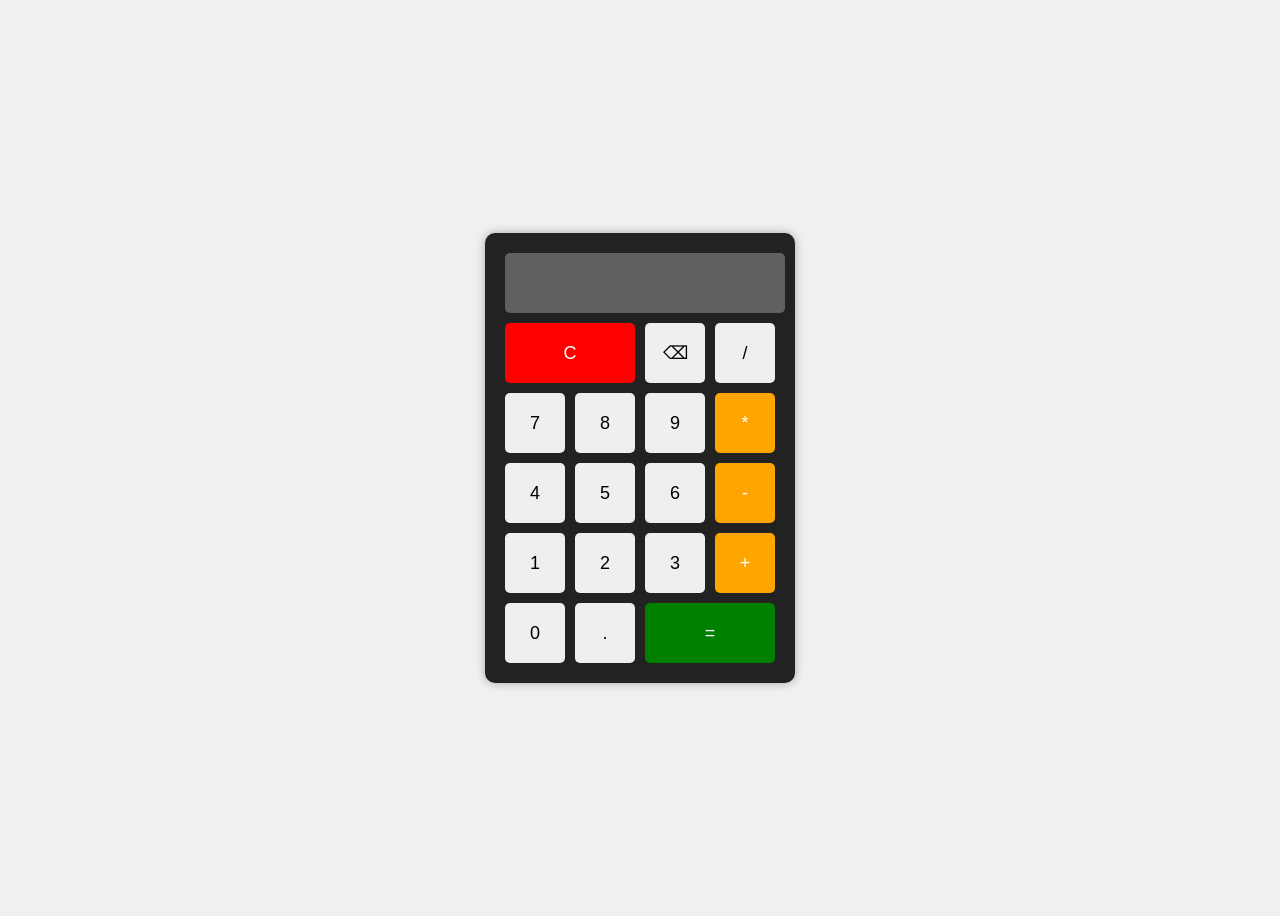
==== calculadora.html @ 51e09a26 "commit inicial" ====
<!DOCTYPE html>
<html lang="pt">
<head>
  <meta charset="UTF-8">
  <title>Calculadora</title>
  <style>
    body {
      display: flex;
      justify-content: center;
      align-items: center;
      height: 100vh;
      background: #f0f0f0;
      font-family: Arial;
    }

    .calculadora {
      background: #222;
      padding: 20px;
      border-radius: 10px;
      box-shadow: 0 0 10px rgba(0,0,0,0.3);
    }

    #display {
      width: 100%;
      height: 50px;
      font-size: 20px;
      margin-bottom: 10px;
      text-align: right;
      padding: 5px;
      border: none;
      border-radius: 5px;
    }

    .botoes {
      display: grid;
      grid-template-columns: repeat(4, 60px);
      gap: 10px;
    }

    button {
      height: 60px;
      font-size: 18px;
      border: none;
      border-radius: 5px;
      cursor: pointer;
    }

    .operador {
      background: orange;
      color: white;
    }

    .igual {
      background: green;
      color: white;
      grid-column: span 2;
    }

    .limpar {
      background: red;
      color: white;
      grid-column: span 2;
    }
  </style>
</head>
<body>

<div class="calculadora">
  <input type="text" id="display" disabled>

  <div class="botoes">
    <button onclick="limpar()" class="limpar">C</button>
    <button onclick="apagar()">⌫</button>
    <button onclick="adicionar('/')">/</button>

    <button onclick="adicionar('7')">7</button>
    <button onclick="adicionar('8')">8</button>
    <button onclick="adicionar('9')">9</button>
    <button onclick="adicionar('*')" class="operador">*</button>

    <button onclick="adicionar('4')">4</button>
    <button onclick="adicionar('5')">5</button>
    <button onclick="adicionar('6')">6</button>
    <button onclick="adicionar('-')" class="operador">-</button>

    <button onclick="adicionar('1')">1</button>
    <button onclick="adicionar('2')">2</button>
    <button onclick="adicionar('3')">3</button>
    <button onclick="adicionar('+')" class="operador">+</button>

    <button onclick="adicionar('0')">0</button>
    <button onclick="adicionar('.')">.</button>
    <button onclick="calcular()" class="igual">=</button>
  </div>
</div>

<script>
  function adicionar(valor) {
    document.getElementById("display").value += valor;
  }

  function limpar() {
    document.getElementById("display").value = "";
  }

  function apagar() {
    let display = document.getElementById("display");
    display.value = display.value.slice(0, -1);
  }

  function calcular() {
    let display = document.getElementById("display");
    try {
      display.value = eval(display.value);
    } catch {
      display.value = "Erro";
    }
  }
</script>

</body>
</html>
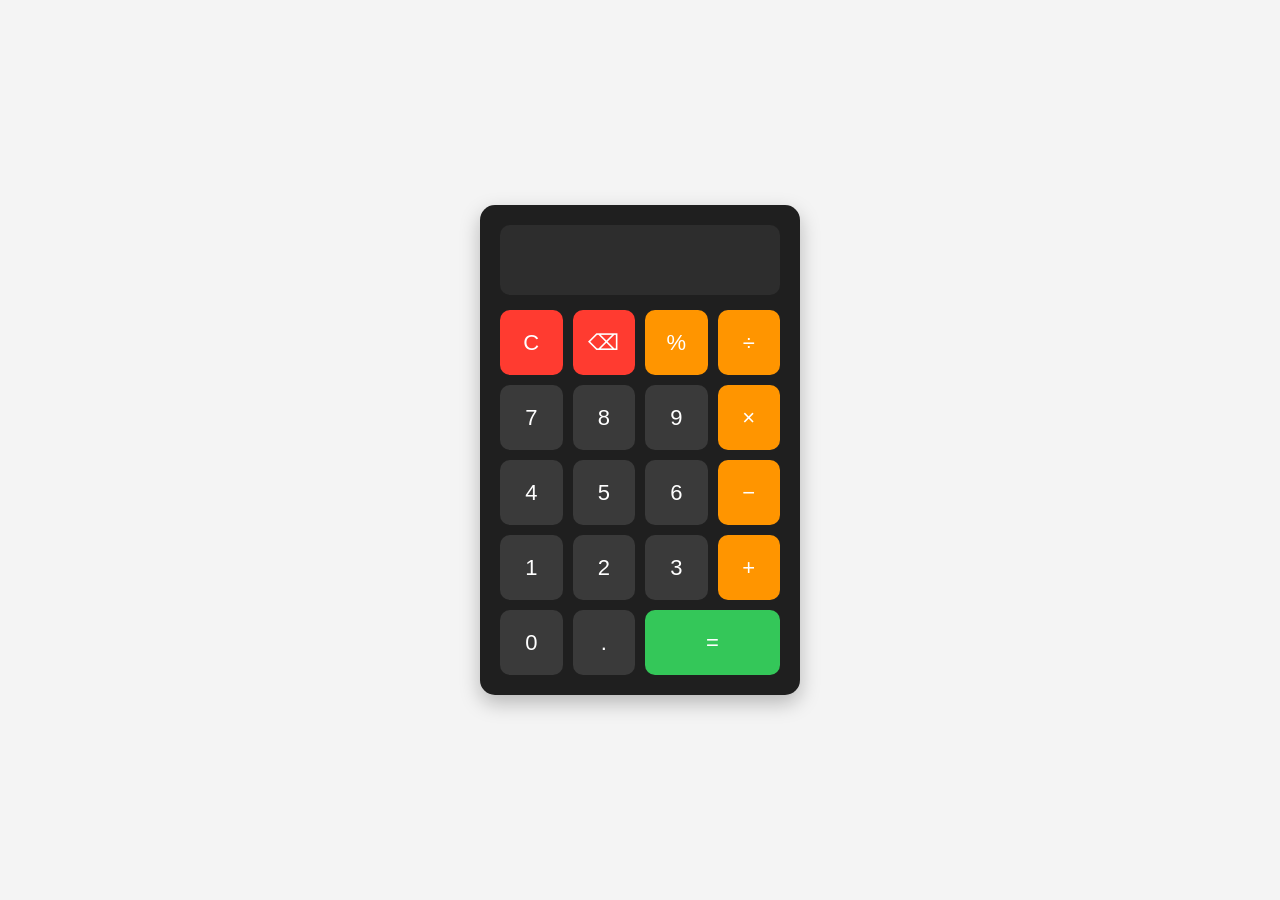
==== commit f310be44: "Update calculadora.html" ====
--- a/calculadora.html
+++ b/calculadora.html
@@ -1,122 +1,166 @@
 <!DOCTYPE html>
-<html lang="pt">
+<html lang="pt-BR">
 <head>
   <meta charset="UTF-8">
+  <meta name="viewport" content="width=device-width, initial-scale=1.0">
   <title>Calculadora</title>
+
   <style>
+    * {
+      margin: 0;
+      padding: 0;
+      box-sizing: border-box;
+      font-family: Arial, sans-serif;
+    }
+
     body {
       display: flex;
       justify-content: center;
       align-items: center;
-      height: 100vh;
-      background: #f0f0f0;
-      font-family: Arial;
+      min-height: 100vh;
+      background: #f4f4f4;
     }
 
     .calculadora {
-      background: #222;
+      background: #1f1f1f;
       padding: 20px;
-      border-radius: 10px;
-      box-shadow: 0 0 10px rgba(0,0,0,0.3);
+      border-radius: 15px;
+      width: 320px;
+      box-shadow: 0 8px 20px rgba(0,0,0,0.25);
     }
 
     #display {
       width: 100%;
-      height: 50px;
-      font-size: 20px;
-      margin-bottom: 10px;
+      height: 70px;
+      border: none;
+      outline: none;
+      border-radius: 10px;
+      margin-bottom: 15px;
+      padding: 10px;
+      font-size: 28px;
       text-align: right;
-      padding: 5px;
-      border: none;
-      border-radius: 5px;
+      background: #2d2d2d;
+      color: white;
     }
 
     .botoes {
       display: grid;
-      grid-template-columns: repeat(4, 60px);
+      grid-template-columns: repeat(4, 1fr);
       gap: 10px;
     }
 
     button {
-      height: 60px;
-      font-size: 18px;
       border: none;
-      border-radius: 5px;
+      height: 65px;
+      border-radius: 10px;
+      font-size: 22px;
       cursor: pointer;
+      transition: 0.2s;
+    }
+
+    button:hover {
+      transform: scale(1.05);
+    }
+
+    .numero {
+      background: #3a3a3a;
+      color: white;
     }
 
     .operador {
-      background: orange;
+      background: #ff9500;
+      color: white;
+    }
+
+    .limpar {
+      background: #ff3b30;
       color: white;
     }
 
     .igual {
-      background: green;
+      background: #34c759;
       color: white;
-      grid-column: span 2;
-    }
-
-    .limpar {
-      background: red;
-      color: white;
-      grid-column: span 2;
     }
   </style>
 </head>
+
 <body>
 
-<div class="calculadora">
-  <input type="text" id="display" disabled>
+  <div class="calculadora">
+    <input type="text" id="display" readonly>
 
-  <div class="botoes">
-    <button onclick="limpar()" class="limpar">C</button>
-    <button onclick="apagar()">⌫</button>
-    <button onclick="adicionar('/')">/</button>
+    <div class="botoes">
+      <button class="limpar" onclick="limpar()">C</button>
+      <button class="limpar" onclick="apagar()">⌫</button>
+      <button class="operador" onclick="adicionar('%')">%</button>
+      <button class="operador" onclick="adicionar('/')">÷</button>
 
-    <button onclick="adicionar('7')">7</button>
-    <button onclick="adicionar('8')">8</button>
-    <button onclick="adicionar('9')">9</button>
-    <button onclick="adicionar('*')" class="operador">*</button>
+      <button class="numero" onclick="adicionar('7')">7</button>
+      <button class="numero" onclick="adicionar('8')">8</button>
+      <button class="numero" onclick="adicionar('9')">9</button>
+      <button class="operador" onclick="adicionar('*')">×</button>
 
-    <button onclick="adicionar('4')">4</button>
-    <button onclick="adicionar('5')">5</button>
-    <button onclick="adicionar('6')">6</button>
-    <button onclick="adicionar('-')" class="operador">-</button>
+      <button class="numero" onclick="adicionar('4')">4</button>
+      <button class="numero" onclick="adicionar('5')">5</button>
+      <button class="numero" onclick="adicionar('6')">6</button>
+      <button class="operador" onclick="adicionar('-')">−</button>
 
-    <button onclick="adicionar('1')">1</button>
-    <button onclick="adicionar('2')">2</button>
-    <button onclick="adicionar('3')">3</button>
-    <button onclick="adicionar('+')" class="operador">+</button>
+      <button class="numero" onclick="adicionar('1')">1</button>
+      <button class="numero" onclick="adicionar('2')">2</button>
+      <button class="numero" onclick="adicionar('3')">3</button>
+      <button class="operador" onclick="adicionar('+')">+</button>
 
-    <button onclick="adicionar('0')">0</button>
-    <button onclick="adicionar('.')">.</button>
-    <button onclick="calcular()" class="igual">=</button>
+      <button class="numero" onclick="adicionar('0')">0</button>
+      <button class="numero" onclick="adicionar('.')">.</button>
+      <button class="igual" style="grid-column: span 2;" onclick="calcular()">=</button>
+    </div>
   </div>
-</div>
 
-<script>
-  function adicionar(valor) {
-    document.getElementById("display").value += valor;
-  }
+  <script>
+    const display = document.getElementById("display");
 
-  function limpar() {
-    document.getElementById("display").value = "";
-  }
+    function adicionar(valor) {
+      display.value += valor;
+    }
 
-  function apagar() {
-    let display = document.getElementById("display");
-    display.value = display.value.slice(0, -1);
-  }
+    function limpar() {
+      display.value = "";
+    }
 
-  function calcular() {
-    let display = document.getElementById("display");
-    try {
-      display.value = eval(display.value);
-    } catch {
-      display.value = "Erro";
+    function apagar() {
+      display.value = display.value.slice(0, -1);
     }
-  }
-</script>
+
+    function calcular() {
+      try {
+        if(display.value === "") return;
+        display.value = eval(display.value);
+      } catch {
+        display.value = "Erro";
+      }
+    }
+
+    // Suporte ao teclado
+    document.addEventListener("keydown", (e) => {
+      const tecla = e.key;
+
+      if (!isNaN(tecla) || ['+', '-', '*', '/', '.', '%'].includes(tecla)) {
+        adicionar(tecla);
+      }
+
+      if (tecla === "Enter") {
+        calcular();
+      }
+
+      if (tecla === "Backspace") {
+        apagar();
+      }
+
+      if (tecla === "Escape") {
+        limpar();
+      }
+    });
+  </script>
 
 </body>
-</html>+</html>
